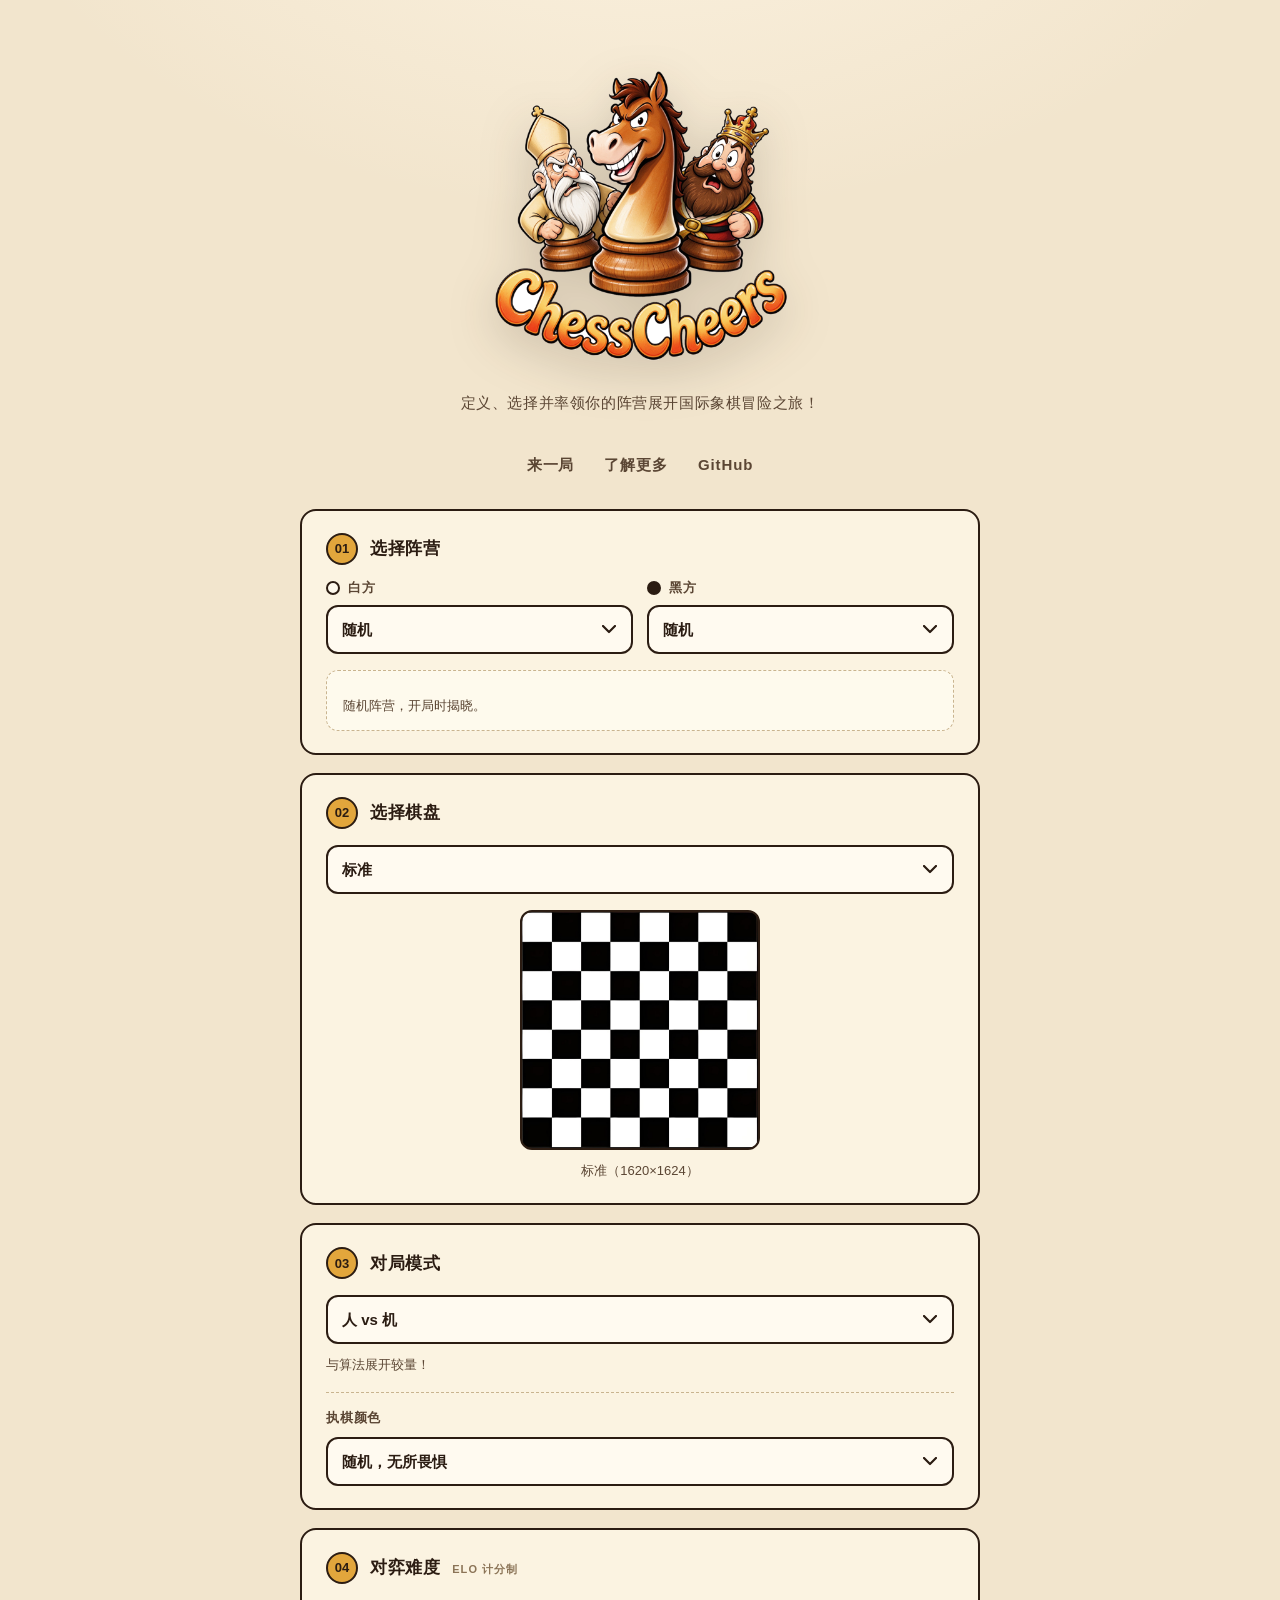
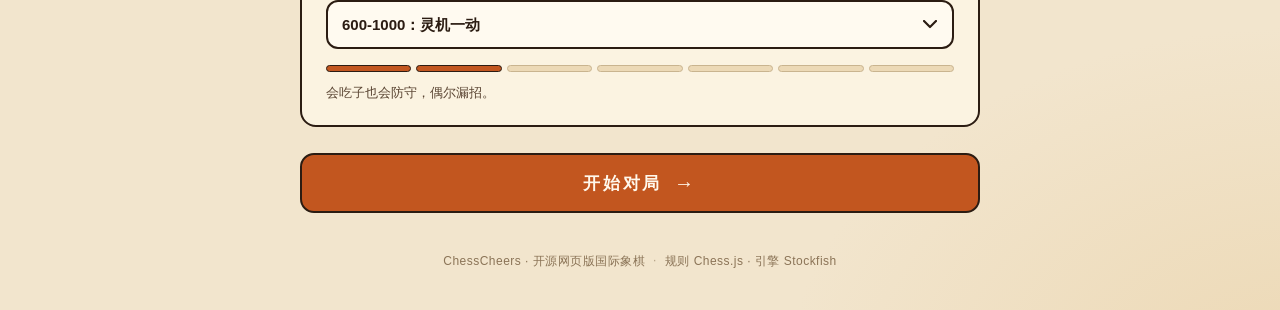
==== code/html/index.html @ b7752499 "fix: 修正 GitHub 入口、升变取色与难度映射 - 首页 GitHub 链接改为项目仓库地址 - 升变棋子改由走法结果（result.color + result.promotion）直接重建" ====
<!DOCTYPE html>
<html lang="zh-CN">
<head>
    <meta charset="UTF-8">
    <meta name="viewport" content="width=device-width, initial-scale=1.0">
    <title>ChessCheers - 定义你的阵营</title>
    <link rel="icon" href="data:image/svg+xml,%3Csvg xmlns='http://www.w3.org/2000/svg' viewBox='0 0 32 32'%3E%3Ctext y='26' font-size='26'%3E%E2%99%9E%3C/text%3E%3C/svg%3E">
    <link rel="stylesheet" href="../css/index.css?v=202611091928">
</head>
<body>
    <!-- 抬头区 -->
    <header class="hero">
        <img class="hero-logo" data-brand-logo alt="ChessCheers" aria-hidden="true">
        <h1 class="hero-title" id="main-title">ChessCheers</h1>
        <p class="hero-subtitle">定义、选择并率领你的阵营展开国际象棋冒险之旅！</p>
    </header>

    <!-- 顶部菜单栏 -->
    <nav class="top-nav">
        <a href="#" class="nav-item" id="nav-play">来一局</a>
        <a href="about.html" class="nav-item">了解更多</a>
        <a href="https://github.com/Schlampig/ChessCheers" class="nav-item" target="_blank" rel="noopener">GitHub</a>
    </nav>

    <!-- 配置区域 -->
    <main class="config-section">
        <!-- 选择阵营 -->
        <section class="card">
            <div class="card-head">
                <span class="card-index">01</span>
                <h2 class="card-label">选择阵营</h2>
            </div>
            <div class="faction-grid">
                <div class="faction-pick side-white">
                    <div class="faction-flag">
                        <span class="flag-dot"></span><span class="flag-text">白方</span>
                    </div>
                    <select class="config-select" id="white-faction"></select>
                </div>
                <div class="faction-pick side-black">
                    <div class="faction-flag">
                        <span class="flag-dot"></span><span class="flag-text">黑方</span>
                    </div>
                    <select class="config-select" id="black-faction"></select>
                </div>
            </div>
            <div class="faction-intro" id="faction-intro">
                <p class="config-desc">选择阵营后，这里会展示它的背景故事。</p>
            </div>
        </section>

        <!-- 选择棋盘 -->
        <section class="card">
            <div class="card-head">
                <span class="card-index">02</span>
                <h2 class="card-label">选择棋盘</h2>
            </div>
            <select class="config-select" id="board-select"></select>
            <div class="board-preview-wrap">
                <div class="board-preview" id="board-preview"></div>
                <p class="config-desc" id="board-desc"></p>
            </div>
        </section>

        <!-- 对局模式 -->
        <section class="card">
            <div class="card-head">
                <span class="card-index">03</span>
                <h2 class="card-label">对局模式</h2>
            </div>
            <select class="config-select" id="game-mode">
                <option value="pve" selected>人 vs 机</option>
                <option value="pvp">人 vs 人</option>
            </select>
            <p class="config-desc" id="game-mode-desc">与算法展开较量！</p>

            <!-- 执棋颜色（仅人 vs 机显示） -->
            <div class="sub-field" id="color-config-item">
                <label class="sub-label">执棋颜色</label>
                <select class="config-select" id="player-color">
                    <option value="random" selected>随机，无所畏惧</option>
                    <option value="white">执白，抢占先机</option>
                    <option value="black">执黑，后发积势</option>
                </select>
            </div>
        </section>

        <!-- 对弈难度 -->
        <section class="card" id="elo-config-item">
            <div class="card-head">
                <span class="card-index">04</span>
                <h2 class="card-label">对弈难度 <span class="label-hint">ELO 计分制</span></h2>
            </div>
            <select class="config-select" id="elo-difficulty">
                <option value="500">500分以下：初生牛犊</option>
                <option value="600" selected>600-1000：灵机一动</option>
                <option value="1100">1100-1500：激流勇进</option>
                <option value="1600">1600-2000：福至心灵</option>
                <option value="2100">2100-2500：行云流水</option>
                <option value="2600">2600-3000：随心所欲</option>
                <option value="3000">3000分以上：返璞归真</option>
            </select>
            <div class="elo-meter" id="elo-meter">
                <span class="elo-bar"></span><span class="elo-bar"></span><span class="elo-bar"></span>
                <span class="elo-bar"></span><span class="elo-bar"></span><span class="elo-bar"></span>
                <span class="elo-bar"></span>
            </div>
            <p class="config-desc" id="elo-desc"></p>
        </section>

        <!-- 开始 -->
        <button class="start-btn" id="start-btn">
            <span class="start-text">开始对局</span>
            <span class="start-arrow">→</span>
        </button>
    </main>

    <footer class="site-foot">
        <span>ChessCheers · 开源网页版国际象棋</span>
        <span class="foot-sep">·</span>
        <span>规则 Chess.js · 引擎 Stockfish</span>
    </footer>

    <!-- 返回顶部 -->
    <button class="back-to-top" id="back-to-top" title="返回顶部">↑</button>

    <!-- 顶部提示 -->
    <div class="toast" id="toast"></div>

    <script src="../js/assets.js?v=202611091928"></script>
    <script src="../js/asset-loader.js?v=202611091928"></script>
    <script src="../js/index.js?v=202611091928"></script>
</body>
</html>
---- code/css/index.css ----
/* ChessCheers — 首页样式
   视觉世界：1930 年代橡皮管动画的片头卡 / 剧场海报。
   奶油纸底、墨线描边、赭橙与芥黄点缀；靠形状与配色表达年代感，
   不使用渐变文字、玻璃拟态或高饱和霓虹，避免干扰棋盘与选项的阅读。 */

:root {
    --paper: #f2e5cd;
    --paper-2: #e9d8b8;
    --card: #fbf3e1;
    --ink: #2b1c12;
    --ink-2: #5b4634;
    --ink-3: #8b7457;
    --line: #c9b48f;
    --orange: #c2561f;
    --orange-d: #a2430f;
    --gold: #e2a63c;
    --gold-l: #f4d79b;
    --brick: #a5382b;
    --sage: #6d7c4f;
    --radius: 16px;
    --shadow-lift: 0 10px 20px rgba(43, 28, 18, .14);
}

* { margin: 0; padding: 0; box-sizing: border-box; }

html { scroll-behavior: smooth; }

body {
    min-height: 100vh;
    color: var(--ink);
    font-family: "PingFang SC", "Hiragino Sans GB", "Noto Sans CJK SC", "Microsoft YaHei", "Helvetica Neue", Arial, sans-serif;
    -webkit-font-smoothing: antialiased;
    /* 纸面质感只用大面积暖色晕染，不叠加条纹或噪点 */
    background:
        radial-gradient(1100px 720px at 50% -12%, #fdf4e3 0%, rgba(253, 244, 227, 0) 62%),
        radial-gradient(900px 620px at 102% 104%, #ecd8b4 0%, rgba(236, 216, 180, 0) 58%),
        var(--paper);
    display: flex;
    flex-direction: column;
    align-items: center;
    padding: 0 20px 40px;
}

::selection { background: var(--gold); color: var(--ink); }

/* ============ 抬头区 ============ */
.hero {
    text-align: center;
    padding: 56px 20px 14px;
    width: 100%;
    max-width: 760px;
}

/* logo 本身带手绘字，直接作为标题字使用 */
.hero-logo {
    display: block;
    width: clamp(212px, 32vw, 320px);
    height: auto;
    margin: 0 auto;
    filter: drop-shadow(0 14px 24px rgba(43, 28, 18, .18));
}
.hero-logo:not([src]) { display: none; }

/* 有 logo 时，标题文字仅保留给读屏与搜索，不重复显示 */
.hero-logo[src] + .hero-title {
    position: absolute;
    width: 1px;
    height: 1px;
    overflow: hidden;
    clip: rect(0 0 0 0);
    white-space: nowrap;
}

/* 没有 logo 时的兜底标题 */
.hero-title {
    font-size: clamp(38px, 7vw, 62px);
    font-weight: 900;
    letter-spacing: .01em;
    color: var(--ink);
    line-height: 1.08;
}

.hero-subtitle {
    margin-top: 14px;
    font-size: 15px;
    line-height: 1.7;
    color: var(--ink-2);
    letter-spacing: .04em;
}

/* ============ 顶部菜单栏 ============ */
.top-nav {
    display: flex;
    justify-content: center;
    flex-wrap: wrap;
    gap: 8px 26px;
    margin: 22px 0 30px;
}

.nav-item {
    position: relative;
    padding: 4px 2px;
    font-size: 15px;
    font-weight: 600;
    letter-spacing: .06em;
    color: var(--ink-2);
    text-decoration: none;
    transition: color .18s ease;
}
.nav-item::after {
    content: "";
    position: absolute;
    left: 0;
    right: 0;
    bottom: 0;
    height: 2px;
    background: var(--orange);
    transform: scaleX(0);
    transform-origin: left;
    transition: transform .22s cubic-bezier(.2, .8, .3, 1);
}
.nav-item:hover { color: var(--ink); }
.nav-item:hover::after { transform: scaleX(1); }

/* ============ 配置区域 ============ */
.config-section {
    width: 100%;
    max-width: 680px;
    display: flex;
    flex-direction: column;
    gap: 18px;
}

.card {
    background: var(--card);
    border: 2px solid var(--ink);
    border-radius: var(--radius);
    padding: 22px 24px;
    transition: transform .22s cubic-bezier(.2, .8, .3, 1), box-shadow .22s ease;
    /* 入场：整组卡片依次落位，只做一次 */
    animation: card-in .5s cubic-bezier(.2, .8, .3, 1) both;
}
.card:nth-of-type(2) { animation-delay: .06s; }
.card:nth-of-type(3) { animation-delay: .12s; }
.card:nth-of-type(4) { animation-delay: .18s; }

@keyframes card-in {
    from { opacity: 0; transform: translateY(14px); }
    to { opacity: 1; transform: none; }
}

/* 静态只保留墨线描边，悬停时才抬起；避免描边与阴影同时承担层级 */
.card:hover { transform: translateY(-2px); box-shadow: var(--shadow-lift); }

.card.hidden { display: none; }

.card-head {
    display: flex;
    align-items: center;
    gap: 12px;
    margin-bottom: 16px;
}

.card-index {
    display: grid;
    place-items: center;
    width: 32px;
    height: 32px;
    flex: 0 0 32px;
    border: 2px solid var(--ink);
    border-radius: 50%;
    background: var(--gold);
    font-size: 13px;
    font-weight: 800;
    font-variant-numeric: tabular-nums;
    letter-spacing: 0;
}

.card-label {
    font-size: 17px;
    font-weight: 800;
    letter-spacing: .04em;
    color: var(--ink);
}

.label-hint {
    margin-left: 6px;
    font-size: 11px;
    font-weight: 600;
    letter-spacing: .1em;
    color: var(--ink-3);
    text-transform: uppercase;
}

/* ============ 阵营选择 ============ */
.faction-grid {
    display: grid;
    grid-template-columns: 1fr 1fr;
    gap: 14px;
}

.faction-pick {
    display: flex;
    flex-direction: column;
    gap: 10px;
}

.faction-flag {
    display: inline-flex;
    align-items: center;
    gap: 8px;
    font-size: 13px;
    font-weight: 700;
    letter-spacing: .08em;
    color: var(--ink-2);
}

.flag-dot {
    width: 14px;
    height: 14px;
    border: 2px solid var(--ink);
    border-radius: 50%;
}
.side-white .flag-dot { background: #fdf8ec; }
.side-black .flag-dot { background: var(--ink); }

.flag-text { line-height: 1; }

.faction-intro {
    margin-top: 16px;
    padding: 14px 16px;
    border: 1px dashed var(--line);
    border-radius: 12px;
    background: rgba(255, 252, 243, .7);
    max-height: 220px;
    overflow-y: auto;
}

/* ============ 下拉菜单 ============ */
.config-select {
    width: 100%;
    padding: 12px 42px 12px 14px;
    border: 2px solid var(--ink);
    border-radius: 12px;
    background-color: #fffaf0;
    color: var(--ink);
    font-family: inherit;
    font-size: 15px;
    font-weight: 600;
    line-height: 1.4;
    cursor: pointer;
    appearance: none;
    -webkit-appearance: none;
    background-image: url("data:image/svg+xml;charset=utf-8,%3Csvg xmlns='http://www.w3.org/2000/svg' width='14' height='9' viewBox='0 0 14 9'%3E%3Cpath d='M1 1l6 6 6-6' fill='none' stroke='%232b1c12' stroke-width='2.2' stroke-linecap='round' stroke-linejoin='round'/%3E%3C/svg%3E");
    background-repeat: no-repeat;
    background-position: right 15px center;
    transition: background-color .18s ease;
}
.config-select:hover { background-color: #fff6e6; }
.config-select:focus-visible {
    outline: 3px solid var(--gold);
    outline-offset: 2px;
}
.config-select option { background: #fffaf0; color: var(--ink); }

/* ============ 说明文字 ============ */
.config-desc {
    margin-top: 10px;
    font-size: 13px;
    line-height: 1.65;
    color: var(--ink-2);
}

.config-desc.error {
    color: var(--brick);
    font-weight: 700;
}

.config-desc.warn {
    color: var(--orange-d);
    font-size: 12px;
}

/* ============ 棋盘预览 ============ */
.board-preview-wrap {
    margin-top: 16px;
    display: flex;
    flex-direction: column;
    align-items: center;
    gap: 10px;
}

.board-preview {
    width: 100%;
    max-width: 240px;
    aspect-ratio: 1 / 1;
    border: 2px solid var(--ink);
    border-radius: 12px;
    background-size: 100% 100%;
    background-repeat: no-repeat;
    background-color: var(--paper-2);
    transition: transform .22s cubic-bezier(.2, .8, .3, 1);
}
.board-preview:hover { transform: scale(1.015); }

.board-preview.empty {
    display: grid;
    place-items: center;
    padding: 16px;
    border-style: dashed;
    color: var(--brick);
    font-size: 13px;
    font-weight: 700;
    text-align: center;
    background-image: none;
}

#board-desc { margin-top: 0; text-align: center; }

/* ============ 执棋颜色 ============ */
.sub-field {
    margin-top: 16px;
    padding-top: 16px;
    border-top: 1px dashed var(--line);
}
.sub-field.hidden { display: none; }

.sub-label {
    display: block;
    margin-bottom: 10px;
    font-size: 13px;
    font-weight: 700;
    letter-spacing: .06em;
    color: var(--ink-2);
}

/* ============ 难度强度条 ============ */
.elo-meter {
    display: flex;
    gap: 5px;
    margin-top: 16px;
}
.elo-bar {
    flex: 1 1 0;
    height: 7px;
    border: 1px solid var(--line);
    border-radius: 4px;
    background: #ecd9b6;
    transition: background .25s ease, border-color .25s ease;
}
.elo-bar.on {
    background: var(--orange);
    border-color: var(--ink);
}

/* ============ 开始按钮 ============ */
.start-btn {
    display: flex;
    align-items: center;
    justify-content: center;
    gap: 12px;
    margin-top: 8px;
    padding: 18px 24px;
    border: 2px solid var(--ink);
    border-radius: 14px;
    background: var(--orange);
    color: #fff8ec;
    font-family: inherit;
    font-size: 17px;
    font-weight: 800;
    letter-spacing: .16em;
    cursor: pointer;
    transition: transform .18s cubic-bezier(.2, .8, .3, 1), background .18s ease, box-shadow .18s ease;
}
.start-btn:hover {
    background: var(--orange-d);
    transform: translateY(-2px);
    box-shadow: var(--shadow-lift);
}
.start-btn:active { transform: translateY(0); }
.start-btn:focus-visible { outline: 3px solid var(--gold); outline-offset: 3px; }
.start-btn:disabled {
    background: var(--paper-2);
    color: var(--ink-3);
    border-style: dashed;
    cursor: not-allowed;
    transform: none;
    box-shadow: none;
}

.start-text { line-height: 1; }

.start-arrow {
    font-size: 20px;
    line-height: 1;
    transition: transform .2s ease;
}
.start-btn:hover:not(:disabled) .start-arrow { transform: translateX(4px); }

/* ============ 页脚 ============ */
.site-foot {
    margin-top: 40px;
    display: flex;
    flex-wrap: wrap;
    justify-content: center;
    gap: 8px;
    font-size: 12px;
    letter-spacing: .04em;
    color: var(--ink-3);
}

.foot-sep { opacity: .6; }

/* ============ 返回顶部 ============ */
.back-to-top {
    position: fixed;
    right: 26px;
    bottom: 26px;
    width: 44px;
    height: 44px;
    border: 2px solid var(--ink);
    border-radius: 50%;
    background: var(--card);
    color: var(--ink);
    font-size: 18px;
    cursor: pointer;
    opacity: 0;
    visibility: hidden;
    transform: translateY(8px);
    transition: opacity .22s ease, transform .22s ease, visibility .22s;
}
.back-to-top.show { opacity: 1; visibility: visible; transform: none; }
.back-to-top:hover { background: var(--gold); }
.back-to-top:focus-visible { outline: 3px solid var(--gold); outline-offset: 3px; }

/* ============ 顶部提示 ============ */
.toast {
    position: fixed;
    top: -80px;
    left: 50%;
    transform: translateX(-50%);
    max-width: min(86vw, 520px);
    padding: 12px 22px;
    border: 2px solid var(--ink);
    border-radius: 12px;
    background: var(--ink);
    color: #fdf3e0;
    font-size: 14px;
    font-weight: 600;
    line-height: 1.5;
    text-align: center;
    z-index: 400;
    transition: top .3s cubic-bezier(.2, .9, .3, 1.2);
}
.toast.show { top: 22px; }
.toast.warn { background: var(--brick); border-color: #6d1f16; }
.toast.good { background: var(--sage); border-color: #45502f; }

/* ============ 响应式 ============ */
@media (max-width: 620px) {
    body { padding: 0 14px 32px; }
    .hero { padding: 36px 8px 10px; }
    .hero-logo { width: clamp(184px, 46vw, 240px); }
    .hero-subtitle { font-size: 14px; }
    .top-nav { gap: 6px 18px; margin: 18px 0 24px; }
    .card { padding: 18px 16px; }
    .card-label { font-size: 16px; }
    .faction-grid { grid-template-columns: 1fr; gap: 12px; }
    .board-preview { max-width: 200px; }
    .start-btn { padding: 16px 18px; font-size: 16px; letter-spacing: .1em; }
    .back-to-top { right: 16px; bottom: 16px; }
}

@media (prefers-reduced-motion: reduce) {
    * { animation-duration: .01ms !important; transition-duration: .01ms !important; }
}
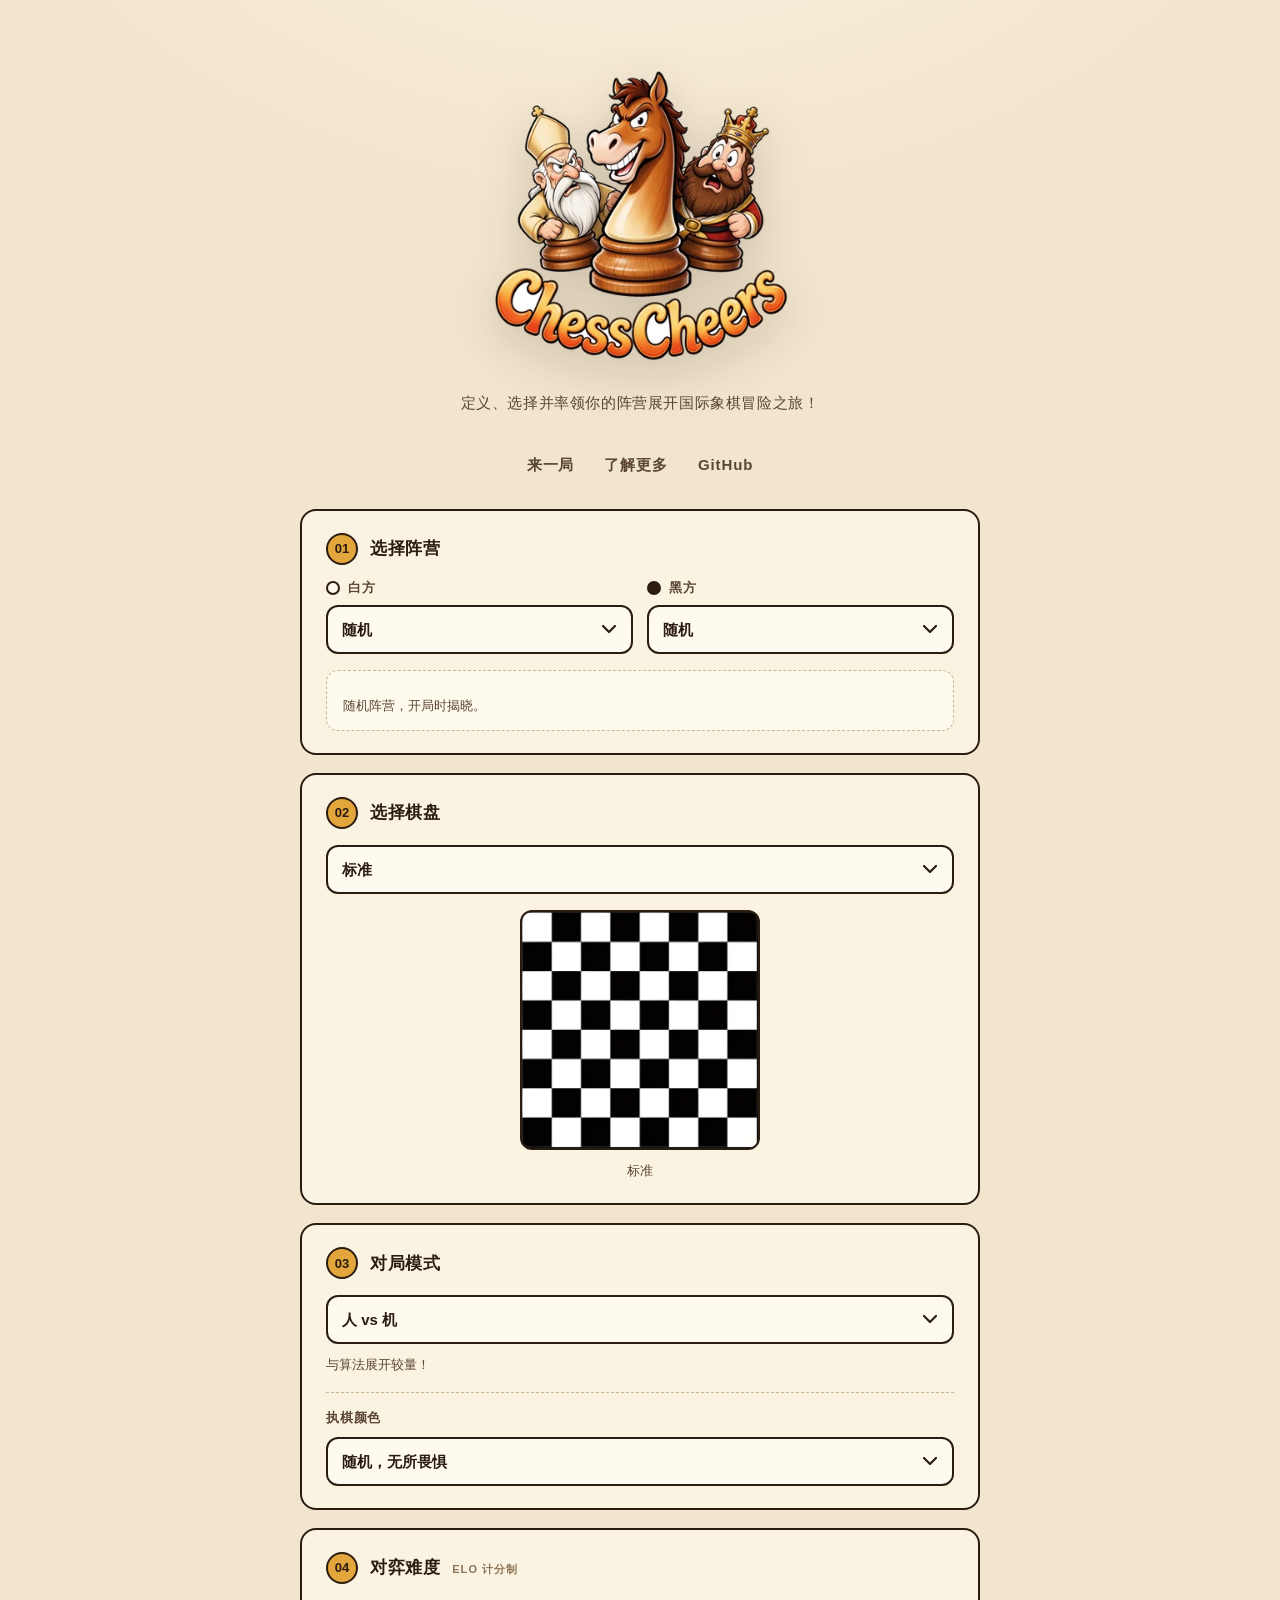
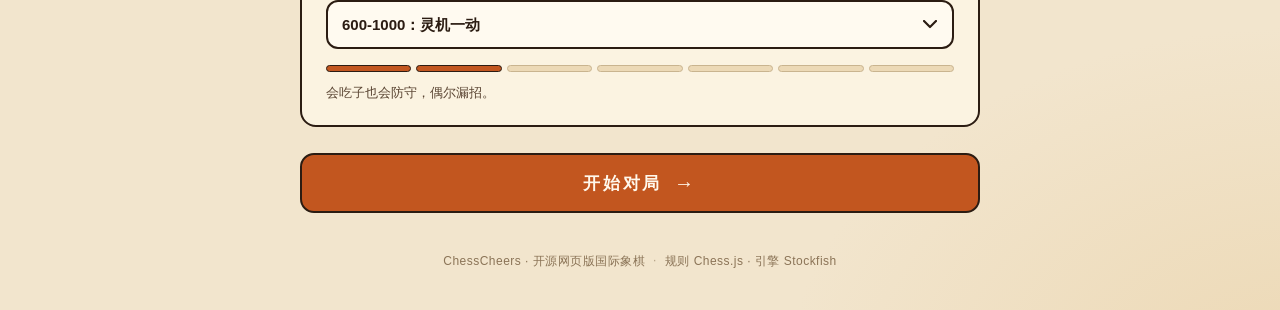
==== commit 058d161e: "perf: 素材瘦身，首屏不再加载几十 MB 线上实测到 GitHub Pages 的出口只有 30KB/s 左右，而首屏原来要拉： 32 个棋子视频（合计 46MB）+ 单张棋盘 4.9MB + l" ====
--- a/code/html/index.html
+++ b/code/html/index.html
@@ -5,7 +5,7 @@
     <meta name="viewport" content="width=device-width, initial-scale=1.0">
     <title>ChessCheers - 定义你的阵营</title>
     <link rel="icon" href="data:image/svg+xml,%3Csvg xmlns='http://www.w3.org/2000/svg' viewBox='0 0 32 32'%3E%3Ctext y='26' font-size='26'%3E%E2%99%9E%3C/text%3E%3C/svg%3E">
-    <link rel="stylesheet" href="../css/index.css?v=202611091928">
+    <link rel="stylesheet" href="../css/index.css?v=202611092303">
 </head>
 <body>
     <!-- 抬头区 -->
@@ -127,8 +127,8 @@
     <!-- 顶部提示 -->
     <div class="toast" id="toast"></div>
 
-    <script src="../js/assets.js?v=202611091928"></script>
-    <script src="../js/asset-loader.js?v=202611091928"></script>
-    <script src="../js/index.js?v=202611091928"></script>
+    <script src="../js/assets.js?v=202611092303"></script>
+    <script src="../js/asset-loader.js?v=202611092303"></script>
+    <script src="../js/index.js?v=202611092303"></script>
 </body>
 </html>
